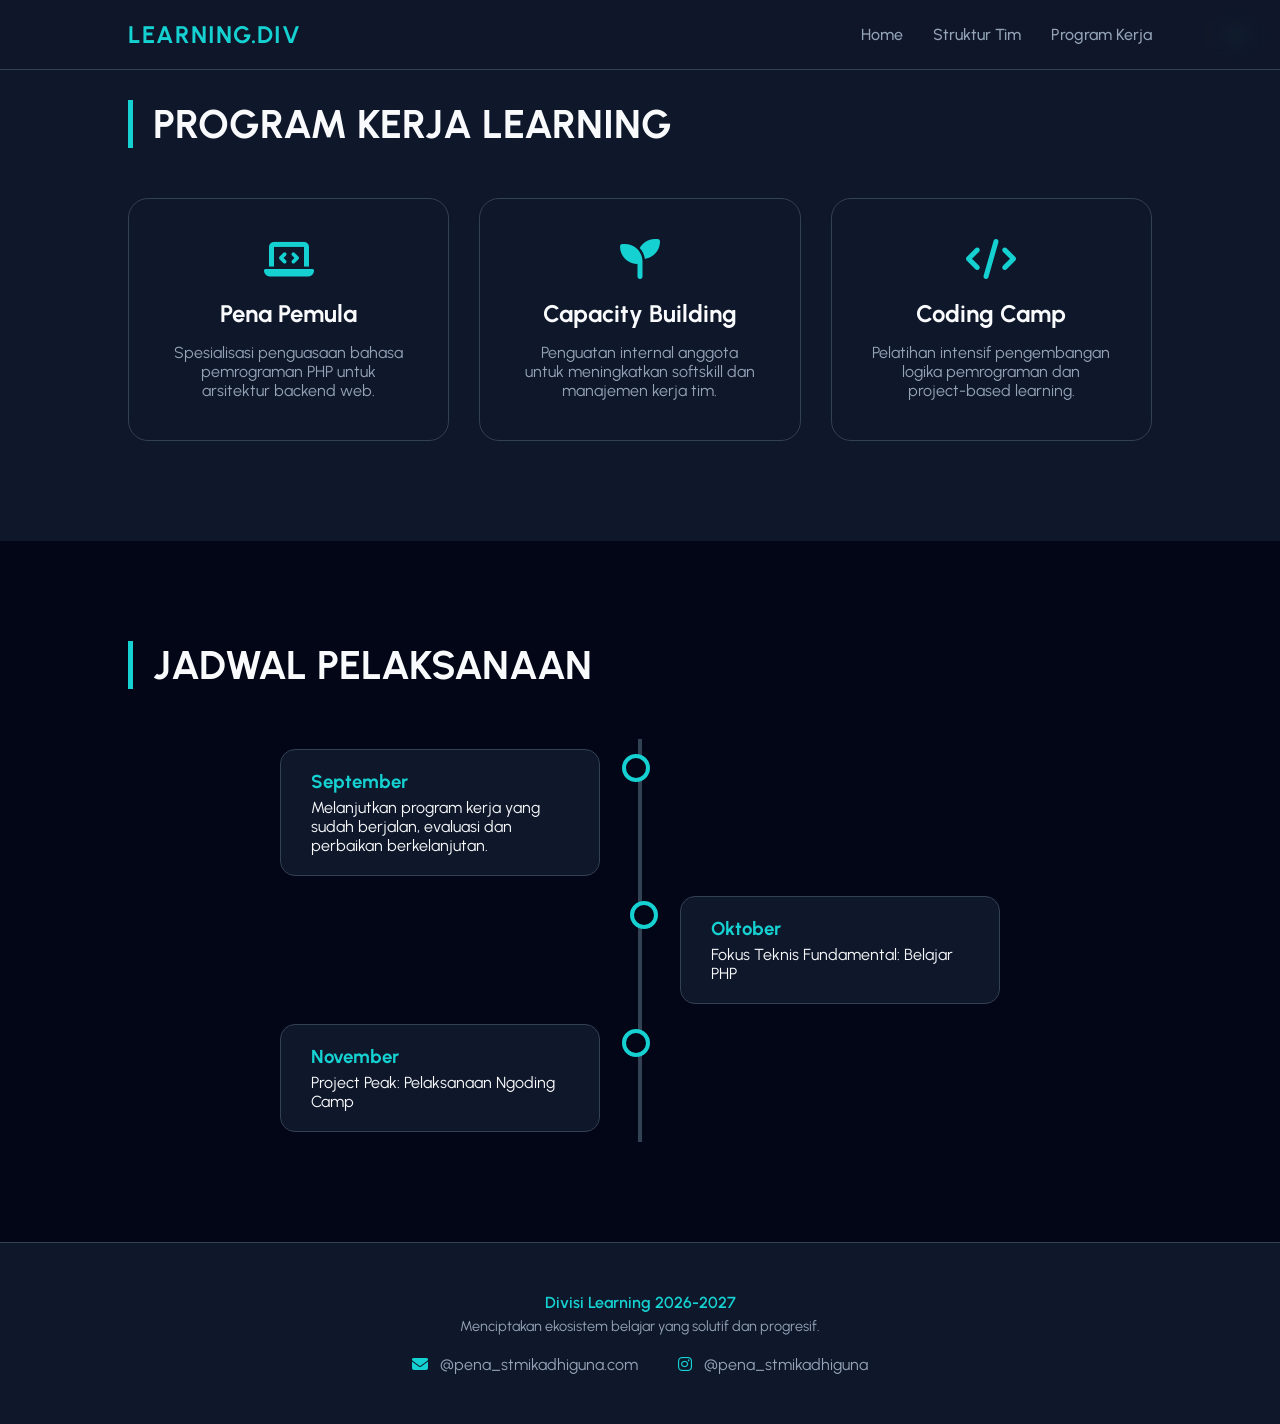
==== pages/about.html @ da735738 "Update UI mobile" ====
<!doctype html>
<html lang="en">
  <head>
    <meta charset="UTF-8" />
    <meta name="viewport" content="width=device-width, initial-scale=1.0" />
    <title>Divisi Learning 2026-2027</title>
    <link rel="preconnect" href="https://fonts.googleapis.com" />
    <link rel="preconnect" href="https://fonts.gstatic.com" crossorigin />
    <link
      href="https://fonts.googleapis.com/css2?family=Urbanist:wght@400;600;700&family=JetBrains+Mono:wght@400;700&display=swap"
      rel="stylesheet"
    />
    <link
      rel="stylesheet"
      href="https://cdnjs.cloudflare.com/ajax/libs/font-awesome/6.5.1/css/all.min.css"
    />
    <link rel="stylesheet" href="../css/style.css" />
  </head>
  <body>
    <nav>
      <div class="logo">LEARNING.DIV</div>
      <ul class="nav-links">
        <li><a href="../index.html">Home</a></li>
        <li><a href="contact.html">Struktur Tim</a></li>
        <li><a href="about.html">Program Kerja</a></li>
      </ul>
      <div class="burger" id="burger">
        <span></span>
        <span></span>
        <span></span>
      </div>
    </nav>
    <section id="progja" style="background-color: var(--bg-surface)">
      <h2 class="section-title">Program kerja learning</h2>
      <div class="progja-grid">
        <div class="progja-card">
          <div class="num">01</div>
          <i class="fa-solid fa-laptop-code"></i>
          <h3>Pena Pemula</h3>
          <p style="color: var(--text-muted)">
            Spesialisasi penguasaan bahasa pemrograman PHP untuk arsitektur
            backend web.
          </p>
        </div>
        <div class="progja-card">
          <div class="num">02</div>
          <i class="fa-solid fa-seedling"></i>
          <h3>Capacity Building</h3>
          <p style="color: var(--text-muted)">
            Penguatan internal anggota untuk meningkatkan softskill dan
            manajemen kerja tim.
          </p>
        </div>
        <div class="progja-card">
          <div class="num">03</div>
          <i class="fa-solid fa-code"></i>
          <h3>Coding Camp</h3>
          <p style="color: var(--text-muted)">
            Pelatihan intensif pengembangan logika pemrograman dan project-based
            learning.
          </p>
        </div>
      </div>
    </section>

    <section id="roadmap">
      <h2 class="section-title">Jadwal Pelaksanaan</h2>
      <div class="timeline">
        <div class="timeline-container left">
          <div class="timeline-content">
            <h3>September</h3>
            <p>
              Melanjutkan program kerja yang sudah berjalan, evaluasi dan
              perbaikan berkelanjutan.
            </p>
          </div>
        </div>
        <div class="timeline-container right">
          <div class="timeline-content">
            <h3>Oktober</h3>
            <p>Fokus Teknis Fundamental: Belajar PHP</p>
          </div>
        </div>
        <div class="timeline-container left">
          <div class="timeline-content">
            <h3>November</h3>
            <p>Project Peak: Pelaksanaan Ngoding Camp</p>
          </div>
        </div>
      </div>
    </section>

    <footer>
      <p style="font-weight: 600; color: var(--primary)">
        Divisi Learning 2026-2027
      </p>
      <p style="color: var(--text-muted); font-size: 0.9rem; margin-top: 5px">
        Menciptakan ekosistem belajar yang solutif dan progresif.
      </p>
      <div class="footer-info">
        <span
          ><i class="fa-solid fa-envelope"></i> @pena_stmikadhiguna.com</span
        >
        <span><i class="fa-brands fa-instagram"></i> @pena_stmikadhiguna</span>
      </div>
    </footer>

    <script src="../js/main.js"></script>
  </body>
</html>
---- css/style.css ----
* {
  margin: 0;
  padding: 0;
  box-sizing: border-box;
  scroll-behavior: smooth;
}

:root {
  --bg-main: #020617;
  --bg-surface: #0f172a;
  --bg-card: #1e293b;
  --border-color: #334155;
  --primary: #16d1d1;
  --secondary: #3b82f6;
  --text-main: #f8fafc;
  --text-muted: #94a3b8;
}

body {
  background-color: var(--bg-main);
  color: var(--text-main);
  font-family: "Urbanist", sans-serif;
  overflow-x: hidden;
}

body.menu-open {
  overflow: hidden;
}

nav {
  position: fixed;
  top: 0;
  width: 100%;
  background: rgba(15, 23, 42, 0.8);
  backdrop-filter: blur(12px);
  border-bottom: 1px solid var(--border-color);
  z-index: 1000;
  padding: 20px 10%;
  display: flex;
  justify-content: space-between;
  align-items: center;
}

.logo {
  font-size: 24px;
  font-weight: 700;
  color: var(--primary);
  letter-spacing: 1px;
}

.nav-links {
  display: flex;
  list-style: none;
  gap: 30px;
}

.nav-links a {
  color: var(--text-muted);
  text-decoration: none;
  font-weight: 500;
  transition: 0.3s;
}

.nav-links a:hover {
  color: var(--primary);
}

.burger {
  display: none;
  flex-direction: column;
  justify-content: center;
  align-items: center;
  gap: 5px;
  width: 32px;
  height: 32px;
  cursor: pointer;
  z-index: 1100;
}

.burger span {
  display: block;
  width: 24px;
  height: 2.5px;
  background-color: var(--text-main);
  border-radius: 2px;
  transition: all 0.3s ease;
  transform-origin: center;
}

.burger.active span:nth-child(1) {
  transform: translateY(7.5px) rotate(45deg);
}

.burger.active span:nth-child(2) {
  opacity: 0;
  transform: scaleX(0);
}

.burger.active span:nth-child(3) {
  transform: translateY(-7.5px) rotate(-45deg);
}

.hero {
  height: 100vh;
  display: flex;
  flex-direction: column;
  justify-content: center;
  align-items: center;
  text-align: center;
  padding: 0 20px;
  background: radial-gradient(
    circle at center,
    rgba(16, 185, 129, 0.08) 0%,
    transparent 70%
  );
  position: relative;
}

.hero h1 {
  font-size: 4rem;
  font-weight: 700;
  line-height: 1.2;
  margin-bottom: 10px;
}

.hero h1 span {
  color: var(--primary);
}

.hero p {
  font-size: 1.5rem;
  color: var(--text-muted);
  letter-spacing: 4px;
  margin-bottom: 30px;
}

.btn {
  padding: 12px 30px;
  background: linear-gradient(90deg, var(--primary), var(--secondary));
  color: white;
  text-decoration: none;
  border-radius: 30px;
  font-weight: 600;
  transition: 0.3s;
  border: none;
  cursor: pointer;
}

.btn:hover {
  transform: translateY(-3px);
  box-shadow: 0 10px 20px rgba(16, 185, 129, 0.2);
}

section {
  padding: 100px 10%;
}

.section-title {
  font-size: 2.5rem;
  margin-bottom: 50px;
  border-left: 5px solid var(--primary);
  padding-left: 20px;
  text-transform: uppercase;
}

.hierarchy-container {
  display: flex;
  /* height: 100%; */
  flex-direction: column;
  gap: 40px;
  align-items: center;
}

.leader-row {
  display: flex;
  justify-content: center;
  width: 100%;
}

.member-card.leader {
  max-width: 400px;
  width: 100%;
}

.staff-row {
  display: flex;
  flex-wrap: wrap;
  justify-content: center;
  gap: 30px; /* Jarak antar kartu anggota */
  width: 100%;
}

/* Memastikan ukuran kartu anggota konsisten dan pas di layar */
.staff-row .member-card {
  flex: 1;
  min-width: 280px;
  max-width: 350px;
}

.team-grid {
  display: grid;
  grid-template-columns: repeat(auto-fit, minmax(300px, 1fr));
  gap: 30px;
}

.member-card {
  background: var(--bg-surface);
  border: 1px solid var(--border-color);
  border-radius: 20px;
  padding: 40px;
  text-align: center;
  transition: 0.3s;
}

.member-card:hover {
  border-color: var(--primary);
  transform: translateY(-5px);
}

.member-card i {
  font-size: 3.5rem;
  color: var(--primary);
  margin-bottom: 20px;
}

.member-card h3 {
  font-size: 1.8rem;
  margin-bottom: 5px;
}

.member-card .role {
  color: var(--secondary);
  font-weight: 600;
  margin-bottom: 15px;
}

.progja-grid {
  display: grid;
  grid-template-columns: repeat(auto-fit, minmax(280px, 1fr));
  gap: 30px;
}

.progja-card {
  background: var(--bg-surface);
  border: 1px solid var(--border-color);
  border-radius: 20px;
  padding: 40px;
  text-align: center;
  transition: 0.3s;
}
.progja-card:hover {
  border-color: var(--primary);
  transform: translateY(-5px);
}

.progja-card .num {
  position: absolute;
  top: 20px;
  right: 30px;
  font-family: "JetBrains Mono", monospace;
  font-size: 1.5rem;
  color: rgba(16, 185, 129, 0.3);
  font-weight: 700;
}

.progja-card i {
  font-size: 2.5rem;
  color: var(--primary);
  margin-bottom: 20px;
}

.progja-card h3 {
  font-size: 1.5rem;
  margin-bottom: 15px;
}

.timeline {
  position: relative;
  max-width: 800px;
  margin: 0 auto;
}

.timeline::after {
  content: "";
  position: absolute;
  width: 4px;
  background: var(--border-color);
  top: 0;
  bottom: 0;
  left: 50%;
  margin-left: -2px;
}

.timeline-container {
  padding: 10px 40px;
  position: relative;
  background: inherit;
  width: 50%;
}

.timeline-container::after {
  content: "";
  position: absolute;
  width: 20px;
  height: 20px;
  right: -10px;
  background-color: var(--bg-main);
  border: 4px solid var(--primary);
  top: 15px;
  border-radius: 50%;
  z-index: 1;
}

.left {
  left: 0;
}
.right {
  left: 50%;
}

.right::after {
  left: -10px;
}

.timeline-content {
  padding: 20px 30px;
  background: var(--bg-surface);
  position: relative;
  border-radius: 15px;
  border: 1px solid var(--border-color);
}

.timeline-content h3 {
  color: var(--primary);
  margin-bottom: 5px;
}

/* --- FOOTER --- */
footer {
  background: var(--bg-surface);
  padding: 50px 10%;
  border-top: 1px solid var(--border-color);
  text-align: center;
}

.footer-info {
  display: flex;
  justify-content: center;
  gap: 40px;
  margin-top: 20px;
  color: var(--text-muted);
}

.footer-info span i {
  color: var(--primary);
  margin-right: 8px;
}

/* =============================================
   RESPONSIVE LAYOUT
   ============================================= */

/* --- TABLET & SMALL DESKTOP (max-width: 768px) --- */
@media screen and (max-width: 768px) {
  /* Show burger icon */
  .burger {
    display: flex;
  }

  /* Mobile nav menu */
  .nav-links {
    position: fixed;
    top: 0;
    right: -100%;
    width: 70%;
    max-width: 300px;
    height: 100vh;
    background: rgba(15, 23, 42, 0.97);
    backdrop-filter: blur(16px);
    flex-direction: column;
    justify-content: center;
    align-items: center;
    gap: 40px;
    transition: right 0.4s cubic-bezier(0.25, 0.46, 0.45, 0.94);
    border-left: 1px solid var(--border-color);
  }

  .nav-links.active {
    right: 0;
  }

  .nav-links a {
    font-size: 1.2rem;
  }

  /* Overlay behind menu */
  .nav-links::before {
    content: "";
    position: fixed;
    top: 0;
    left: 0;
    width: 100vw;
    height: 100vh;
    background: rgba(0, 0, 0, 0);
    transition: background 0.4s ease;
    pointer-events: none;
    z-index: -1;
  }

  .nav-links.active::before {
    background: rgba(0, 0, 0, 0.5);
    pointer-events: auto;
  }

  nav {
    padding: 20px 5%;
  }

  .hero h1 {
    font-size: 2.8rem;
  }

  .hero p {
    font-size: 1.1rem;
    letter-spacing: 2px;
  }

  /* Section title */
  .section-title {
    font-size: 1.8rem;
    margin-bottom: 35px;
  }

  section {
    padding: 70px 5%;
  }

  /* Team cards */
  .staff-row {
    flex-direction: column;
    align-items: center;
  }

  .staff-row .member-card {
    max-width: 100%;
  }

  .member-card {
    padding: 30px;
  }

  .member-card h3 {
    font-size: 1.5rem;
  }

  .member-card i {
    font-size: 2.8rem;
  }

  /* Program Kerja grid */
  .progja-grid {
    grid-template-columns: 1fr;
  }

  .progja-card {
    padding: 30px;
  }

  /* Timeline */
  .timeline::after {
    left: 31px;
  }

  .timeline-container {
    width: 100%;
    padding-left: 70px;
    padding-right: 25px;
  }

  .timeline-container::after {
    left: 21px;
  }

  .right {
    left: 0%;
  }

  .timeline-content {
    padding: 15px 20px;
  }

  /* Footer */
  .footer-info {
    flex-direction: column;
    gap: 15px;
    align-items: center;
  }
}

/* --- SMALL PHONES (max-width: 480px) --- */
@media screen and (max-width: 480px) {
  .hero h1 {
    font-size: 2rem;
  }

  .hero p {
    font-size: 0.95rem;
    letter-spacing: 1px;
  }

  .section-title {
    font-size: 1.4rem;
    margin-bottom: 25px;
    padding-left: 15px;
  }

  section {
    padding: 50px 4%;
  }

  .member-card {
    padding: 25px;
  }

  .member-card h3 {
    font-size: 1.3rem;
  }

  .progja-card {
    padding: 25px;
  }

  .progja-card h3 {
    font-size: 1.2rem;
  }

  .timeline-content {
    padding: 12px 15px;
  }

  .timeline-content h3 {
    font-size: 1rem;
  }

  .timeline-content p {
    font-size: 0.9rem;
  }

  footer {
    padding: 35px 5%;
  }
}
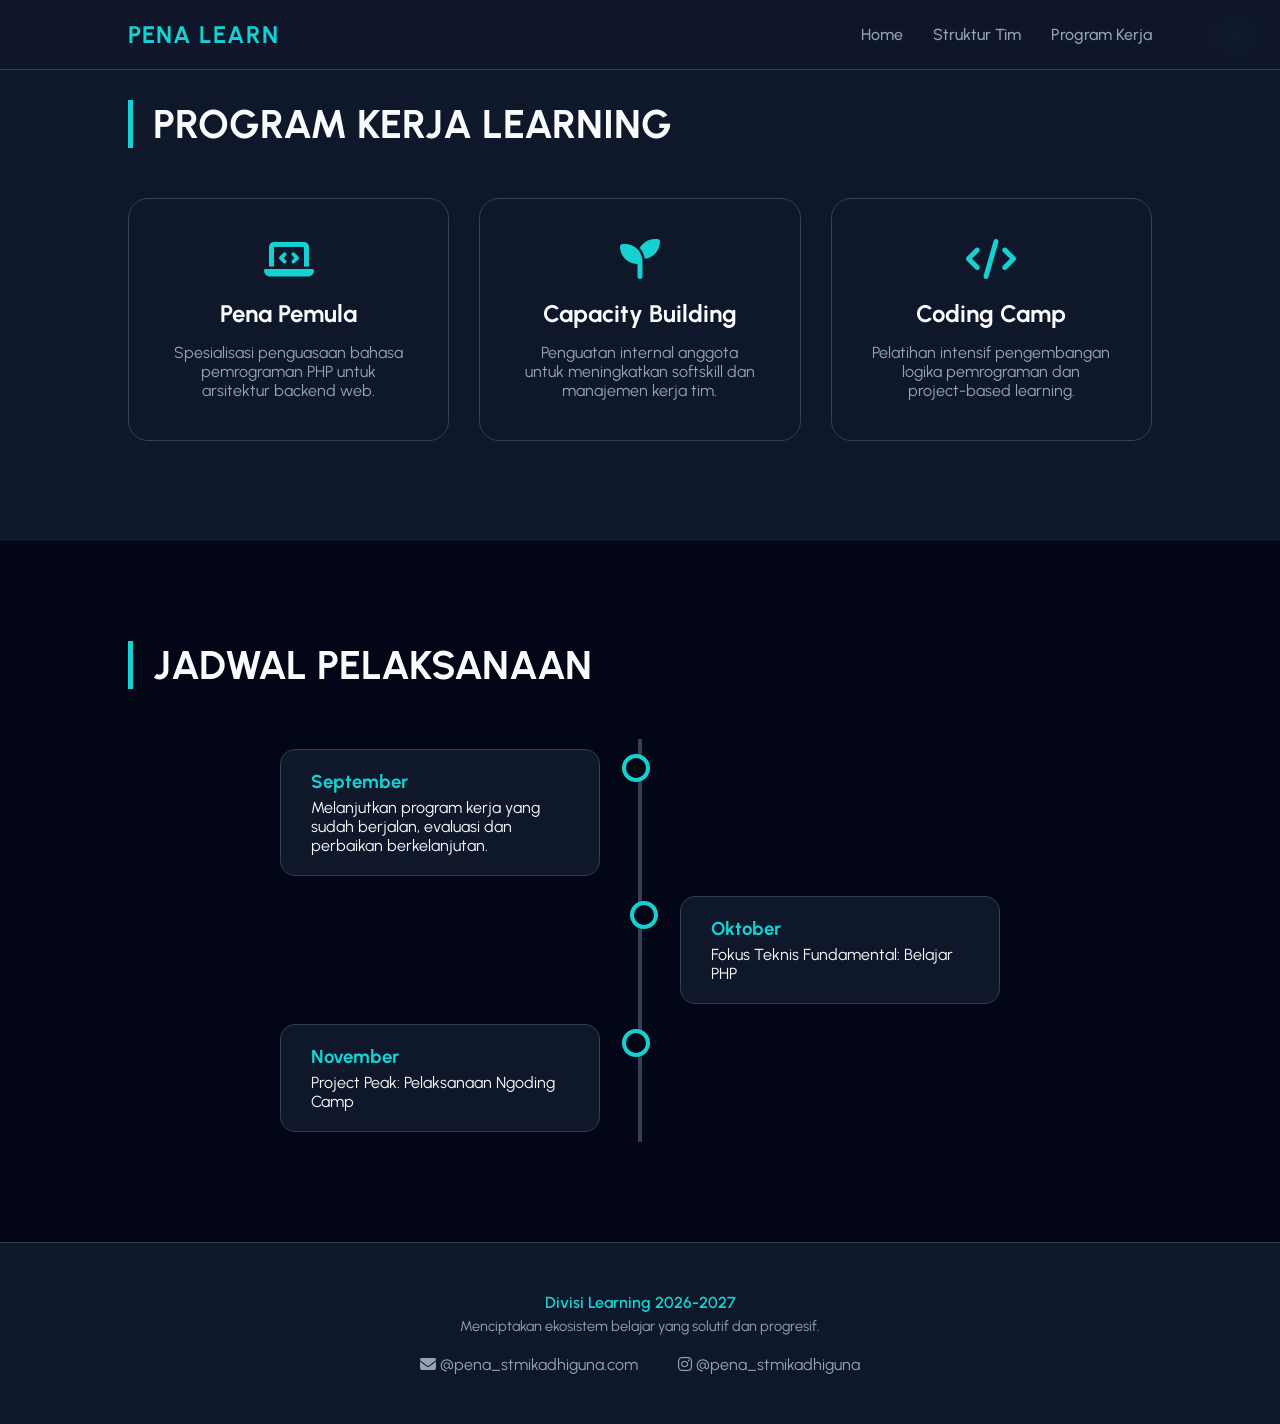
==== commit 012c5fa0: "Footer fix ui" ====
--- a/pages/about.html
+++ b/pages/about.html
@@ -18,7 +18,7 @@
   </head>
   <body>
     <nav>
-      <div class="logo">LEARNING.DIV</div>
+      <div class="logo">PENA LEARN</div>
       <ul class="nav-links">
         <li><a href="../index.html">Home</a></li>
         <li><a href="contact.html">Struktur Tim</a></li>
@@ -98,10 +98,12 @@
         Menciptakan ekosistem belajar yang solutif dan progresif.
       </p>
       <div class="footer-info">
-        <span
-          ><i class="fa-solid fa-envelope"></i> @pena_stmikadhiguna.com</span
-        >
-        <span><i class="fa-brands fa-instagram"></i> @pena_stmikadhiguna</span>
+        <a href="mailto:[EMAIL_ADDRESS]">
+          <i class="fa-solid fa-envelope"></i> @pena_stmikadhiguna.com
+        </a>
+        <a href="https://www.instagram.com/pena_stmikadhiguna">
+          <i class="fa-brands fa-instagram"></i> @pena_stmikadhiguna
+        </a>
       </div>
     </footer>
 
--- a/css/style.css
+++ b/css/style.css
@@ -351,9 +351,13 @@
   color: var(--text-muted);
 }
 
-.footer-info span i {
-  color: var(--primary);
-  margin-right: 8px;
+.footer-info a {
+  text-decoration: none;
+  color: var(--text-muted);
+}
+
+.footer-info a i {
+  text-decoration: none;
 }
 
 /* =============================================
@@ -429,6 +433,7 @@
   .section-title {
     font-size: 1.8rem;
     margin-bottom: 35px;
+    margin-top: 20px;
   }
 
   section {
@@ -495,6 +500,12 @@
     gap: 15px;
     align-items: center;
   }
+
+  .footer-info > a {
+    text-decoration: none;
+    color: var(--text-muted);
+    cursor: pointer;
+  }
 }
 
 /* --- SMALL PHONES (max-width: 480px) --- */
